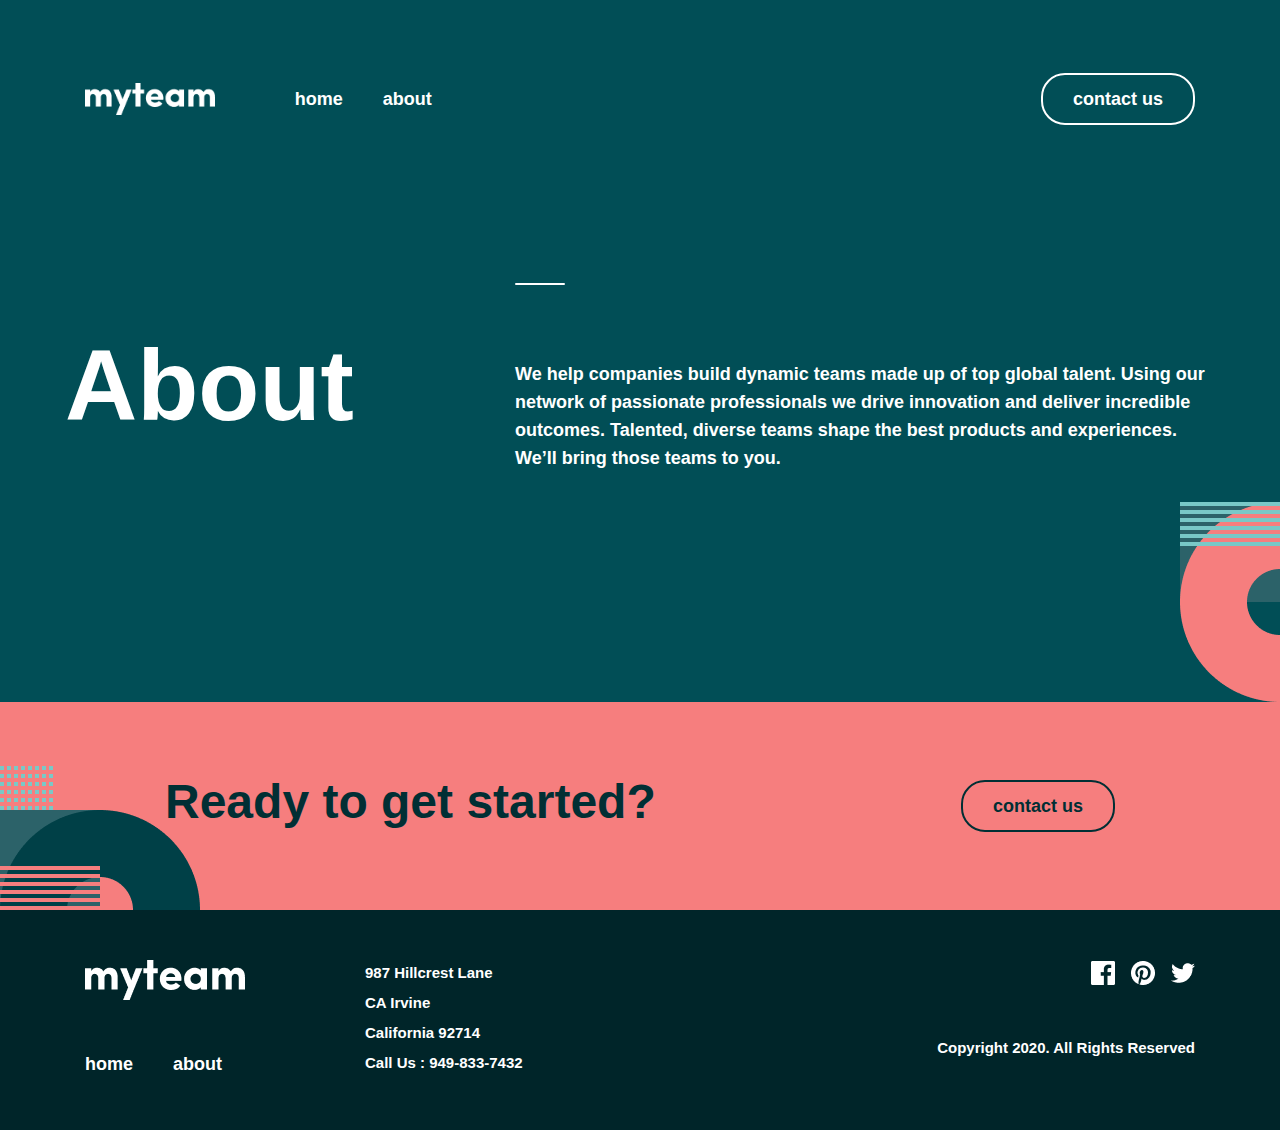
==== about.html @ 71ee75d0 "Form" ====
<!DOCTYPE html>
<html lang="en">

<head>
  <meta charset="UTF-8">
  <meta name="viewport" content="width=device-width, initial-scale=1.0">
  <title></title>
  <link href="https://fonts.googleapis.com/css2?family=Livvic:ital,wght@1,500&display=swap" rel="stylesheet">
  <link rel="stylesheet" href="https://stackpath.bootstrapcdn.com/bootstrap/4.5.2/css/bootstrap.min.css"
    integrity="sha384-JcKb8q3iqJ61gNV9KGb8thSsNjpSL0n8PARn9HuZOnIxN0hoP+VmmDGMN5t9UJ0Z" crossorigin="anonymous">
  <link rel="stylesheet" href="css/main.css">
</head>

<body>

  <header class="siteheader">
    <div class="container siteheader__wrapper">
      <a class="logo" href="index.html">
        <img class="logo__img" src="img/myteam.png" width="160" height="40" alt="logo">
      </a>

      <nav class="sitenav">
        <ul class="sitenav-list">
          <li class="sitenav-list__item hamburger-li">
            <button type="button">
              <img src="img/close.svg" alt="open">
            </button>
          </li>
          <li class="sitenav-list__item">
            <a href="index.html" class="sitenav-list__link">home</a>
          </li>
          <li class="sitenav-list__item">
            <a href="about.html" class="sitenav-list__link">about</a>
          </li>
        </ul>
        <button class="sitenav__btn btn--primary" type="button">contact us</button>
      </nav>
      <button class="hamburger" type="button">
        <img src="img/hamburger.svg" alt="open">
      </button>

    </div>
  </header>

  <section class="section about-hero">
    <div class="section__wrapper hero-wrapper">
      <div class="container section__container hero-container">
        <h1 class="section__heading">About</h1>
        <p class="section__text hero-text">We help companies build dynamic teams made up of top global talent. Using our
          network of passionate professionals we drive innovation and deliver incredible outcomes. Talented, diverse
          teams shape the best products and experiences. We’ll bring those teams to you.</p>
      </div>
    </div>
  </section>

  <section class="directors">
    <div class="container">
      <div .class="directors__heading"></div>
    </div>
  </section>

  <section class="action">
    <div class="container action__container">
      <h2>Ready to get started?</h2>
      <button class="btn--primary btn--secondary" type="button">contact us</button>
    </div>
  </section>


  <footer class="sitefooter">
    <div class="container">
      <div class="footer-responsive">
        <div class="footer__left">
          <a class="logo" href="index.html">
            <img class="logo__img" src="img/myteam.png" width="160" height="40" alt="logo">
          </a>

          <ul class="sitenav-list">
            <li class="sitenav-list__item">
              <a href="index.html" class="sitenav-list__link">home</a>
            </li>
            <li class="sitenav-list__item">
              <a href="about.html" class="sitenav-list__link">about</a>
            </li>
          </ul>
        </div>
        <div class="footer__middle">
          <p>987 Hillcrest Lane</p>
          <p>CA Irvine</p>
          <p>California 92714</p>
          <a href="tel:949-833-7432">Call Us : 949-833-7432</a>
        </div>
      </div>
      <div class="footer__right">
        <ul class="sns">
          <li>
            <a href="#"><img src="img/Path.png" alt="logo-facebook"></a>
          </li>
          <li>
            <a href="#"><img src="img/Path-1.png" alt="logo-facebook"></a>
          </li>
          <li>
            <a href="#"><img src="img/Path-2.png" alt="logo-facebook"></a>
          </li>
        </ul>
        <p>Copyright 2020. All Rights Reserved</p>
      </div>
    </div>
  </footer>

  <!-- <button disabled class="btn--primary" type="button">contact us</button> -->
  <!-- <a disabled class="btn--primary btn--secondary" href="#">contact us</a> -->


  <script>
    var elSiteHeader = document.querySelector('.sitenav');
    var elSiteHeaderToggler = document.querySelector('.hamburger');
    var elSiteHeaderRemover = document.querySelector('.hamburger-li');

    elSiteHeaderToggler.addEventListener('click', function () {
      elSiteHeader.classList.toggle('sitenav-open');

      // elSiteHeaderToggler.classList.toggle('hamburger-open');
    });

    elSiteHeaderRemover.addEventListener('click', function () {
      elSiteHeader.classList.toggle('sitenav-open');

      // elSiteHeaderToggler.classList.toggle('hamburger-open');
    });



  </script>
</body>

</html>
---- css/main.css ----
/*! normalize.css v8.0.1 | MIT License | github.com/necolas/normalize.css */
/* Document
   ========================================================================== */
/**
 * 1. Correct the line height in all browsers.
 * 2. Prevent adjustments of font size after orientation changes in iOS.
 */
html {
  line-height: 1.15;
  /* 1 */
  -webkit-text-size-adjust: 100%;
  /* 2 */
}

/* Sections
   ========================================================================== */
/**
 * Remove the margin in all browsers.
 */
body {
  margin: 0;
}

/**
 * Render the `main` element consistently in IE.
 */
main {
  display: block;
}

/**
 * Correct the font size and margin on `h1` elements within `section` and
 * `article` contexts in Chrome, Firefox, and Safari.
 */
h1 {
  font-size: 2em;
  margin: 0.67em 0;
}

/* Grouping content
   ========================================================================== */
/**
 * 1. Add the correct box sizing in Firefox.
 * 2. Show the overflow in Edge and IE.
 */
hr {
  -webkit-box-sizing: content-box;
          box-sizing: content-box;
  /* 1 */
  height: 0;
  /* 1 */
  overflow: visible;
  /* 2 */
}

/**
 * 1. Correct the inheritance and scaling of font size in all browsers.
 * 2. Correct the odd `em` font sizing in all browsers.
 */
pre {
  font-family: monospace, monospace;
  /* 1 */
  font-size: 1em;
  /* 2 */
}

/* Text-level semantics
   ========================================================================== */
/**
 * Remove the gray background on active links in IE 10.
 */
a {
  background-color: transparent;
}

/**
 * 1. Remove the bottom border in Chrome 57-
 * 2. Add the correct text decoration in Chrome, Edge, IE, Opera, and Safari.
 */
abbr[title] {
  border-bottom: none;
  /* 1 */
  text-decoration: underline;
  /* 2 */
  -webkit-text-decoration: underline dotted;
          text-decoration: underline dotted;
  /* 2 */
}

/**
 * Add the correct font weight in Chrome, Edge, and Safari.
 */
b,
strong {
  font-weight: bolder;
}

/**
 * 1. Correct the inheritance and scaling of font size in all browsers.
 * 2. Correct the odd `em` font sizing in all browsers.
 */
code,
kbd,
samp {
  font-family: monospace, monospace;
  /* 1 */
  font-size: 1em;
  /* 2 */
}

/**
 * Add the correct font size in all browsers.
 */
small {
  font-size: 80%;
}

/**
 * Prevent `sub` and `sup` elements from affecting the line height in
 * all browsers.
 */
sub,
sup {
  font-size: 75%;
  line-height: 0;
  position: relative;
  vertical-align: baseline;
}

sub {
  bottom: -0.25em;
}

sup {
  top: -0.5em;
}

/* Embedded content
   ========================================================================== */
/**
 * Remove the border on images inside links in IE 10.
 */
img {
  border-style: none;
}

/* Forms
   ========================================================================== */
/**
 * 1. Change the font styles in all browsers.
 * 2. Remove the margin in Firefox and Safari.
 */
button,
input,
optgroup,
select,
textarea {
  font-family: inherit;
  /* 1 */
  font-size: 100%;
  /* 1 */
  line-height: 1.15;
  /* 1 */
  margin: 0;
  /* 2 */
}

/**
 * Show the overflow in IE.
 * 1. Show the overflow in Edge.
 */
button,
input {
  /* 1 */
  overflow: visible;
}

/**
 * Remove the inheritance of text transform in Edge, Firefox, and IE.
 * 1. Remove the inheritance of text transform in Firefox.
 */
button,
select {
  /* 1 */
  text-transform: none;
}

/**
 * Correct the inability to style clickable types in iOS and Safari.
 */
button,
[type="button"],
[type="reset"],
[type="submit"] {
  -webkit-appearance: button;
}

/**
 * Remove the inner border and padding in Firefox.
 */
button::-moz-focus-inner,
[type="button"]::-moz-focus-inner,
[type="reset"]::-moz-focus-inner,
[type="submit"]::-moz-focus-inner {
  border-style: none;
  padding: 0;
}

/**
 * Restore the focus styles unset by the previous rule.
 */
button:-moz-focusring,
[type="button"]:-moz-focusring,
[type="reset"]:-moz-focusring,
[type="submit"]:-moz-focusring {
  outline: 1px dotted ButtonText;
}

/**
 * Correct the padding in Firefox.
 */
fieldset {
  padding: 0.35em 0.75em 0.625em;
}

/**
 * 1. Correct the text wrapping in Edge and IE.
 * 2. Correct the color inheritance from `fieldset` elements in IE.
 * 3. Remove the padding so developers are not caught out when they zero out
 *    `fieldset` elements in all browsers.
 */
legend {
  -webkit-box-sizing: border-box;
          box-sizing: border-box;
  /* 1 */
  color: inherit;
  /* 2 */
  display: table;
  /* 1 */
  max-width: 100%;
  /* 1 */
  padding: 0;
  /* 3 */
  white-space: normal;
  /* 1 */
}

/**
 * Add the correct vertical alignment in Chrome, Firefox, and Opera.
 */
progress {
  vertical-align: baseline;
}

/**
 * Remove the default vertical scrollbar in IE 10+.
 */
textarea {
  overflow: auto;
}

/**
 * 1. Add the correct box sizing in IE 10.
 * 2. Remove the padding in IE 10.
 */
[type="checkbox"],
[type="radio"] {
  -webkit-box-sizing: border-box;
          box-sizing: border-box;
  /* 1 */
  padding: 0;
  /* 2 */
}

/**
 * Correct the cursor style of increment and decrement buttons in Chrome.
 */
[type="number"]::-webkit-inner-spin-button,
[type="number"]::-webkit-outer-spin-button {
  height: auto;
}

/**
 * 1. Correct the odd appearance in Chrome and Safari.
 * 2. Correct the outline style in Safari.
 */
[type="search"] {
  -webkit-appearance: textfield;
  /* 1 */
  outline-offset: -2px;
  /* 2 */
}

/**
 * Remove the inner padding in Chrome and Safari on macOS.
 */
[type="search"]::-webkit-search-decoration {
  -webkit-appearance: none;
}

/**
 * 1. Correct the inability to style clickable types in iOS and Safari.
 * 2. Change font properties to `inherit` in Safari.
 */
::-webkit-file-upload-button {
  -webkit-appearance: button;
  /* 1 */
  font: inherit;
  /* 2 */
}

/* Interactive
   ========================================================================== */
/*
 * Add the correct display in Edge, IE 10+, and Firefox.
 */
details {
  display: block;
}

/*
 * Add the correct display in all browsers.
 */
summary {
  display: list-item;
}

/* Misc
   ========================================================================== */
/**
 * Add the correct display in IE 10+.
 */
template {
  display: none;
}

/**
 * Add the correct display in IE 10.
 */
[hidden] {
  display: none;
}

@font-face {
  font-family: "Public Sans";
  font-display: swap;
  font-style: normal;
  font-weight: 100;
  src: url("../fonts/public-sans-v4-latin-100.woff2") format("woff2"), url("../fonts/public-sans-v4-latin-100.woff") format("woff");
}

@font-face {
  font-family: "Public Sans";
  font-display: swap;
  font-style: normal;
  font-weight: 400;
  src: url("../fonts/public-sans-v4-latin-regular.woff2") format("woff2"), url("../fonts/public-sans-v4-latin-regular.woff") format("woff");
}

@font-face {
  font-family: "Public Sans";
  font-display: swap;
  font-style: normal;
  font-weight: 500;
  src: url("../fonts/public-sans-v4-latin-500.woff2") format("woff2"), url("../fonts/public-sans-v4-latin-500.woff") format("woff");
}

@font-face {
  font-family: "Public Sans";
  font-display: swap;
  font-style: normal;
  font-weight: 700;
  src: url("../fonts/public-sans-v4-latin-700.woff2") format("woff2"), url("../fonts/public-sans-v4-latin-700.woff") format("woff");
}

@font-face {
  font-family: "Public Sans";
  font-display: swap;
  font-style: italic;
  font-weight: 400;
  src: url("../fonts/public-sans-v4-latin-italic.woff2") format("woff2"), url("../fonts/public-sans-v4-latin-italic.woff") format("woff");
}

@font-face {
  font-family: "Public Sans";
  font-display: swap;
  font-style: italic;
  font-weight: 700;
  src: url("../fonts/public-sans-v4-latin-700italic.woff2") format("woff2"), url("../fonts/public-sans-v4-latin-700italic.woff") format("woff");
}

html {
  -webkit-box-sizing: border-box;
          box-sizing: border-box;
  height: 100%;
  scroll-behavior: smooth;
}

*, *::before, *::after {
  -webkit-box-sizing: inherit;
          box-sizing: inherit;
}

body {
  display: -webkit-box;
  display: -ms-flexbox;
  display: flex;
  -webkit-box-orient: vertical;
  -webkit-box-direction: normal;
      -ms-flex-direction: column;
          flex-direction: column;
  height: 100%;
  padding: 0;
  margin: 0;
  font-family: "Arial", sans-serif;
  background-color: #014E56;
  font-size: 16px;
  line-height: 1.5;
}

img {
  max-width: 100%;
  height: auto;
}

.visually-hidden {
  position: absolute;
  width: 1px;
  height: 1px;
  margin: -1px;
  border: 0;
  padding: 0;
  clip: rect(0 0 0 0);
  overflow: hidden;
}

.container {
  max-width: 1150px;
  padding-left: 20px;
  padding-right: 20px;
  margin-left: auto;
  margin-right: auto;
}

.btn--primary {
  border: 2px solid #fff;
  display: inline-block;
  vertical-align: baseline;
  color: #fff;
  background-color: transparent;
  font-weight: 600;
  font-size: 18px;
  line-height: 28px;
  padding: 10px 30px;
  max-width: 155px;
  border-radius: 24px;
  text-decoration: none;
  cursor: pointer;
  text-align: center;
  -webkit-transition: all 0.3s ease;
  transition: all 0.3s ease;
  white-space: nowrap;
}

.btn--primary:hover {
  background-color: #fff;
  color: #014E56;
  border-color: #014E56;
}

.btn--primary[disabled] {
  color: rgba(255, 255, 255, 0.4);
  border-color: rgba(255, 255, 255, 0.4);
}

.btn--secondary {
  color: #014E56;
  background-color: #fff;
}

.btn--secondary:hover {
  background-color: #014E56;
}

.btn--secondary[disabled] {
  color: #014E56;
  background-color: rgba(255, 255, 255, 0.4);
}

.siteheader {
  margin: 73px 0;
}

.siteheader__wrapper {
  display: -webkit-box;
  display: -ms-flexbox;
  display: flex;
  -webkit-box-align: center;
      -ms-flex-align: center;
          align-items: center;
}

.logo {
  display: block;
  text-decoration: none;
  margin-right: 80px;
}

.logo__img {
  display: block;
}

.sitenav {
  display: -webkit-box;
  display: -ms-flexbox;
  display: flex;
  -webkit-box-align: center;
      -ms-flex-align: center;
          align-items: center;
  -ms-flex-negative: 1;
      flex-shrink: 1;
  width: 100%;
}

.hamburger {
  display: block;
  border: none;
  background: none;
  margin-left: auto;
  padding: 10px;
  margin-bottom: 10px;
  display: none;
}

.hamburger img {
  display: block;
}

.sitenav-list {
  -ms-flex-negative: 1;
      flex-shrink: 1;
  width: 100%;
  padding: 0;
  margin: 0;
  list-style-type: none;
  display: -webkit-box;
  display: -ms-flexbox;
  display: flex;
}

.sitenav-list__item {
  margin-right: 40px;
}

.sitenav-list__link {
  display: block;
  text-decoration: none;
  font-weight: 600;
  font-size: 18px;
  line-height: 28px;
  color: #FFFFFF;
}

.hamburger-li {
  background: none;
  border: none;
  display: none;
}

@media only screen and (max-width: 555px) {
  .sitenav {
    display: none;
  }
  .sitenav-open .sitenav-list {
    padding: 50px 0 50px 50px;
    background-image: url("../img/mobile-header.png");
    background-repeat: no-repeat;
    background-position: bottom right;
    background-attachment: fixed;
    height: 100%;
    max-width: 70%;
    background-color: #2C6269;
    margin-left: auto;
  }
  .hamburger-li {
    display: block;
    max-width: 40px;
    margin-left: auto;
  }
  .hamburger-li button {
    border: none;
    background: none;
    margin-right: -10px;
  }
  .sitenav-open .sitenav-list__item {
    margin-bottom: 20px;
  }
  .sitenav-open .btn--primary {
    position: absolute;
    top: 45%;
    left: 40%;
  }
  .hamburger {
    display: block;
  }
  .sitenav-open {
    display: block;
    position: fixed;
    width: 100%;
    height: 100%;
    -webkit-box-orient: vertical;
    -webkit-box-direction: normal;
        -ms-flex-direction: column;
            flex-direction: column;
    background-color: rgba(0, 0, 0, 0.5);
    top: 0;
    left: 0;
    z-index: 50;
  }
  .sitenav-open .sitenav-list {
    -webkit-box-orient: vertical;
    -webkit-box-direction: normal;
        -ms-flex-direction: column;
            flex-direction: column;
  }
}

.section__wrapper {
  max-width: 1500px;
  margin-right: auto;
  margin-left: auto;
  background-repeat: no-repeat;
}

.hero-wrapper {
  background-image: url("../img/dark-circle.png"), url("../img/couple-circles.png");
  background-position: -1.5% 35%, right 18% top 100%;
}

.section__container {
  display: -webkit-box;
  display: -ms-flexbox;
  display: flex;
}

.hero-container {
  padding: 70px 0 200px 0;
  -webkit-box-align: center;
      -ms-flex-align: center;
          align-items: center;
}

.section__heading {
  max-width: 620px;
  font-size: 100px;
  line-height: 100px;
  font-weight: 700;
  color: #FFFFFF;
}

.section__heading span {
  color: #F67E7E;
}

.section__text {
  font-weight: 600;
  font-size: 18px;
  line-height: 28px;
  color: #FFFFFF;
  max-width: 445px;
}

.hero-text::before {
  content: "";
  display: block;
  width: 50px;
  height: 2px;
  background-color: #fff;
  border-radius: 5px;
  margin-bottom: 75px;
}

.about-hero .section__text {
  margin-left: auto;
  max-width: 700px;
}

.about-hero .section__wrapper {
  background-image: url("../img/mobile-header.png");
  background-repeat: no-repeat;
  background-position: right bottom;
}

.about-hero .hero-container {
  display: -webkit-box;
  display: -ms-flexbox;
  display: flex;
  -webkit-box-flex: 1;
      -ms-flex-positive: 1;
          flex-grow: 1;
}

@media only screen and (max-width: 1336px) {
  .section__wrapper {
    background: none;
    padding: 0 40px;
    margin-left: auto;
    margin-right: auto;
  }
}

@media only screen and (max-width: 1078px) {
  .section__heading {
    font-size: 80px;
    margin-right: 20px;
  }
}

@media only screen and (max-width: 1034px) {
  .section__heading {
    font-size: 60px;
  }
}

@media only screen and (max-width: 845px) {
  .section-heading {
    line-height: 60px;
  }
}

@media only screen and (max-width: 777px) {
  .siteheader {
    margin: 50px 0;
  }
  .section {
    background-image: url("../img/couple-circles.png");
    background-repeat: no-repeat;
    background-position: bottom center;
  }
  .section__container {
    -webkit-box-orient: vertical;
    -webkit-box-direction: normal;
        -ms-flex-direction: column;
            flex-direction: column;
    text-align: center;
  }
  .section__heading {
    line-height: 50px;
    max-width: 300px;
    margin-bottom: 0;
  }
  .section__text {
    max-width: 510px;
    font-size: 15px;
    line-height: 28px;
  }
  .section__text::before {
    display: none;
  }
}

@media only screen and (max-width: 555px) {
  .logo {
    margin-right: 40px;
  }
}

.feautures {
  background-color: #012F34;
  padding: 140px 0;
}

.feautures-heading {
  font-size: 48px;
  line-height: 48px;
  max-width: 445px;
}

.feautures-heading::before {
  content: "";
  display: block;
  width: 50px;
  height: 2px;
  background-color: #F67E7E;
  border-radius: 5px;
  margin-bottom: 75px;
}

.section__subheading {
  font-size: 18px;
  line-height: 28px;
  font-weight: 700;
  color: #F67E7E;
}

.section__list {
  list-style-type: none;
  padding: none;
  margin: none;
  margin-top: 90px;
}

.section__item {
  margin-bottom: 32px;
  display: -webkit-box;
  display: -ms-flexbox;
  display: flex;
}

.section__item::before {
  content: "";
  display: inline-block;
  width: 72px;
  height: 72px;
  margin-top: 10px;
  margin-right: 20px;
}

.section__item:nth-child(1)::before {
  background-image: url("../img/experience.png");
}

.section__item:nth-child(2)::before {
  background-image: url("../img/tool.png");
}

.section__item:nth-child(3)::before {
  background-image: url("../img/productivity.png");
}

.feautures-container {
  -webkit-box-pack: justify;
      -ms-flex-pack: justify;
          justify-content: space-between;
}

.feauture--bg {
  background-image: url("../img/second.png");
  background-position: right bottom;
  background-repeat: no-repeat;
}

@media only screen and (max-width: 1135px) {
  .feautures-container {
    -webkit-box-orient: vertical;
    -webkit-box-direction: normal;
        -ms-flex-direction: column;
            flex-direction: column;
  }
  .feautures-heading {
    max-width: 80%;
    text-align: left;
  }
  .section__item {
    max-width: 100%;
  }
  .item-wrapper {
    width: 100%;
    text-align: left;
  }
  .feautures-container .section__text {
    max-width: 70%;
  }
  .feautures-container .section__list {
    margin-left: 0;
    padding-left: 0;
  }
  .feautures-container .section__item::before {
    background-size: contain;
    background-repeat: no-repeat;
  }
}

@media only screen and (max-width: 780px) {
  .feautures-heading {
    max-width: 80%;
    text-align: left;
    font-size: 40px;
  }
  .feauture--bg {
    background-position: right top;
    background-repeat: no-repeat;
  }
}

@media only screen and (max-width: 780px) {
  .feautures-container .section__text {
    max-width: 100%;
  }
  .feautures-container .section__item {
    -webkit-box-orient: vertical;
    -webkit-box-direction: normal;
        -ms-flex-direction: column;
            flex-direction: column;
  }
  .feautures-container .section__item::before {
    margin-left: auto;
    margin-right: auto;
  }
  .item-wrapper {
    text-align: center;
  }
}

.comments {
  background-color: #004047;
  background-image: url("../img/comment1.png"), url("../img/comment2.png");
  background-repeat: no-repeat;
  background-position: left top, right bottom;
}

.comments-heading {
  font-size: 48px;
  line-height: 48px;
  text-align: center;
  max-width: 950px;
  margin-left: auto;
  margin-right: auto;
}

.comments-heading span {
  color: #79C8C7;
}

.comments-list {
  display: -webkit-box;
  display: -ms-flexbox;
  display: flex;
}

.comments-item {
  display: block;
  max-width: 350px;
}

.comments-item:not(:last-child) {
  margin-right: 20px;
}

.comments-list .section__item::before {
  width: 67px;
  height: 56px;
  background-image: url("../img/quote.png");
  margin-left: 40%;
  margin-bottom: -30px;
}

.comments-list .section__item::after {
  width: 62px;
  height: 62px;
  content: "";
  display: block;
  margin-left: auto;
  margin-right: auto;
  background-repeat: no-repeat;
  background-size: contain;
  margin-top: 30px;
}

.comments-list .section__item:nth-child(1)::after {
  background-image: url("../img/kedy.png");
}

.comments-list .section__item:nth-child(2)::after {
  background-image: url("../img/ayesha.png");
}

.comments-list .section__item:nth-child(3)::after {
  background-image: url("../img/arthur.png");
}

.comments-list blockquote {
  margin: 0;
  padding: 0;
  text-align: center;
  max-width: 350px;
}

.comments .section__subheading {
  color: #79C8C7;
  text-align: center;
  margin-bottom: 0px;
}

.status {
  text-align: center;
  font-style: italic;
  font-weight: 500;
  font-size: 13px;
  line-height: 18px;
  color: #FFFFFF;
  font-family: 'Livvic', sans-serif;
  margin-top: 0;
}

@media only screen and (max-width: 1000px) {
  .comments-list {
    -webkit-box-orient: vertical;
    -webkit-box-direction: normal;
        -ms-flex-direction: column;
            flex-direction: column;
    padding: 0;
    margin: 0;
    list-style-type: none;
  }
  .comments-heading {
    font-size: 40px;
    line-height: 40px;
    margin-bottom: 20px;
  }
  .comments-item {
    max-width: 100%;
  }
  .comments-item .item-wrapper {
    max-width: 100%;
  }
  .comments-item blockquote {
    max-width: 100%;
  }
}

@media only screen and (max-width: 700px) {
  .comments-heading {
    font-size: 32px;
    line-height: 32px;
  }
}

.action {
  padding: 76px 0;
  background-color: #F67E7E;
  background-image: url("../img/action-bg.png");
  background-repeat: no-repeat;
  background-position: left bottom;
}

.action__container {
  padding: 0 100px;
  display: -webkit-box;
  display: -ms-flexbox;
  display: flex;
  -webkit-box-align: center;
      -ms-flex-align: center;
          align-items: center;
  -webkit-box-pack: justify;
      -ms-flex-pack: justify;
          justify-content: space-between;
}

.action h2 {
  font-size: 48px;
  line-height: 48px;
  font-weight: 700;
  color: #012F34;
}

.action button {
  border: 2px solid #012F34;
  background-color: transparent;
  color: #012F34;
}

.action button:hover {
  color: #F67E7E;
}

@media only screen and (max-width: 950px) {
  .action h2 {
    font-size: 40px;
    line-height: 40px;
  }
}

@media only screen and (max-width: 800px) {
  .action h2 {
    font-size: 32px;
    line-height: 32px;
  }
}

@media only screen and (max-width: 580px) {
  .action__container {
    -webkit-box-orient: vertical;
    -webkit-box-direction: normal;
        -ms-flex-direction: column;
            flex-direction: column;
  }
  .action h2 {
    font-size: 28px;
    white-space: nowrap;
  }
}

@media only screen and (max-width: 400px) {
  .action h2 {
    font-size: 24px;
  }
}

.sitefooter {
  padding: 50px 0;
  background-color: #002529;
}

.sitefooter .container {
  display: -webkit-box;
  display: -ms-flexbox;
  display: flex;
  -webkit-box-align: start;
      -ms-flex-align: start;
          align-items: start;
}

.footer__left .logo {
  margin-bottom: 50px;
}

.footer__middle {
  margin-left: 40px;
}

.footer-responsive {
  display: -webkit-box;
  display: -ms-flexbox;
  display: flex;
}

.footer__middle p, .footer__middle a {
  padding: 0;
  margin: 0;
  margin-bottom: 5px;
  font-weight: 600;
  font-size: 15px;
  line-height: 25px;
  color: #FFFFFF;
  text-decoration: none;
  display: block;
}

.footer__right {
  display: -webkit-box;
  display: -ms-flexbox;
  display: flex;
  -webkit-box-orient: vertical;
  -webkit-box-direction: normal;
      -ms-flex-direction: column;
          flex-direction: column;
  margin-left: auto;
}

.sns {
  display: -webkit-box;
  display: -ms-flexbox;
  display: flex;
  padding: 0;
  margin: 0;
  list-style-type: none;
  margin-left: auto;
  margin-bottom: 50px;
}

.sns li:not(:first-child) {
  margin-left: 16px;
}

.footer__right p {
  font-weight: 600;
  font-size: 15px;
  line-height: 25px;
  text-align: right;
  color: #FFFFFF;
}

@media only screen and (max-width: 770px) {
  .sitefooter .container {
    -webkit-box-orient: vertical;
    -webkit-box-direction: normal;
        -ms-flex-direction: column;
            flex-direction: column;
  }
  .footer-responsive {
    -webkit-box-flex: 1;
        -ms-flex-positive: 1;
            flex-grow: 1;
    width: 100%;
    -webkit-box-pack: justify;
        -ms-flex-pack: justify;
            justify-content: space-between;
  }
  .footer__right {
    display: -webkit-box;
    display: -ms-flexbox;
    display: flex;
    -webkit-box-flex: 1;
        -ms-flex-positive: 1;
            flex-grow: 1;
    width: 100%;
    -webkit-box-orient: horizontal;
    -webkit-box-direction: normal;
        -ms-flex-direction: row;
            flex-direction: row;
    margin-left: 0;
    -webkit-box-align: center;
        -ms-flex-align: center;
            align-items: center;
    -webkit-box-pack: justify;
        -ms-flex-pack: justify;
            justify-content: space-between;
    margin-top: 30px;
  }
  .sns {
    margin: 0;
  }
}

@media only screen and (max-width: 510px) {
  .sitefooter .container {
    -webkit-box-orient: vertical;
    -webkit-box-direction: normal;
        -ms-flex-direction: column;
            flex-direction: column;
  }
  .footer-responsive {
    -webkit-box-orient: vertical;
    -webkit-box-direction: normal;
        -ms-flex-direction: column;
            flex-direction: column;
  }
  .footer__left {
    text-align: center;
    margin-left: auto;
    margin-right: auto;
  }
  .footer__middle {
    margin-left: auto;
    margin-right: auto;
    text-align: center;
    margin-top: 30px;
  }
  .sitenav-list li:last-child {
    margin-right: 0;
    margin-left: 15px;
  }
  .logo {
    margin-right: 0;
  }
  .footer__right {
    -webkit-box-orient: vertical;
    -webkit-box-direction: normal;
        -ms-flex-direction: column;
            flex-direction: column;
  }
}

.form-section {
  padding: 0px 0 110px 0;
}

.form-section .container {
  display: -webkit-box;
  display: -ms-flexbox;
  display: flex;
  -webkit-box-align: center;
      -ms-flex-align: center;
          align-items: center;
  -webkit-box-pack: justify;
      -ms-flex-pack: justify;
          justify-content: space-between;
}

.form-section__right {
  width: 540px;
}

.contacts-form input:not(:last-child), textarea {
  display: block;
  width: 100%;
  background-color: transparent;
  border: none;
  border-bottom: 2px solid #fff;
  padding: 20px;
  cursor: pointer;
  color: #fff;
  font-weight: 600;
  margin: 15px 0;
  outline: none;
}

.contacts-form input:not(:last-child):invalid:not(:placeholder-shown) {
  border-bottom-color: red;
  color: red;
}

.input-validation-error {
  color: black;
}

.contacts-form input:not(:last-child):valid, textarea:valid {
  border-bottom-color: turquoise;
}

.contacts-form input::-webkit-input-placeholder, textarea::-webkit-input-placeholder {
  color: #fff;
  opacity: 0.7;
  font-weight: 600;
}

.contacts-form input:-ms-input-placeholder, textarea:-ms-input-placeholder {
  color: #fff;
  opacity: 0.7;
  font-weight: 600;
}

.contacts-form input::-ms-input-placeholder, textarea::-ms-input-placeholder {
  color: #fff;
  opacity: 0.7;
  font-weight: 600;
}

.contacts-form input::placeholder, textarea::placeholder {
  color: #fff;
  opacity: 0.7;
  font-weight: 600;
}

.contacts-form input placeholder:hover {
  border-bottom-color: 1px solid #79C8C7;
}

.contacts-form .btn--primary {
  background-color: blanchedalmond;
  margin-top: 20px;
}
/*# sourceMappingURL=main.css.map */
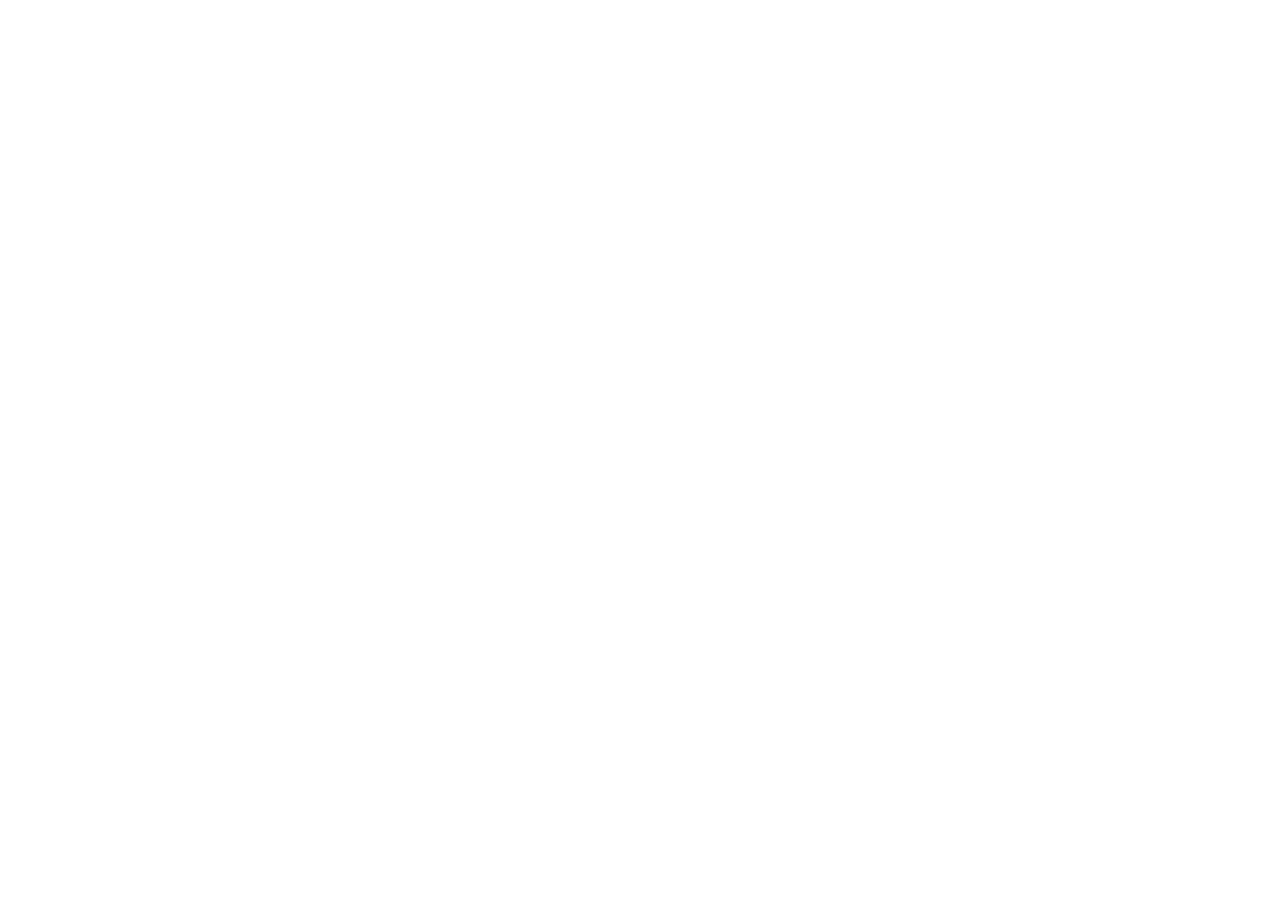
==== commit 2ea7ceb5: "Initialize repository" ====
--- a/about.html
+++ b/about.html
@@ -4,134 +4,12 @@
 <head>
   <meta charset="UTF-8">
   <meta name="viewport" content="width=device-width, initial-scale=1.0">
-  <title></title>
-  <link href="https://fonts.googleapis.com/css2?family=Livvic:ital,wght@1,500&display=swap" rel="stylesheet">
-  <link rel="stylesheet" href="https://stackpath.bootstrapcdn.com/bootstrap/4.5.2/css/bootstrap.min.css"
-    integrity="sha384-JcKb8q3iqJ61gNV9KGb8thSsNjpSL0n8PARn9HuZOnIxN0hoP+VmmDGMN5t9UJ0Z" crossorigin="anonymous">
+  <title>About</title>
   <link rel="stylesheet" href="css/main.css">
 </head>
 
 <body>
 
-  <header class="siteheader">
-    <div class="container siteheader__wrapper">
-      <a class="logo" href="index.html">
-        <img class="logo__img" src="img/myteam.png" width="160" height="40" alt="logo">
-      </a>
-
-      <nav class="sitenav">
-        <ul class="sitenav-list">
-          <li class="sitenav-list__item hamburger-li">
-            <button type="button">
-              <img src="img/close.svg" alt="open">
-            </button>
-          </li>
-          <li class="sitenav-list__item">
-            <a href="index.html" class="sitenav-list__link">home</a>
-          </li>
-          <li class="sitenav-list__item">
-            <a href="about.html" class="sitenav-list__link">about</a>
-          </li>
-        </ul>
-        <button class="sitenav__btn btn--primary" type="button">contact us</button>
-      </nav>
-      <button class="hamburger" type="button">
-        <img src="img/hamburger.svg" alt="open">
-      </button>
-
-    </div>
-  </header>
-
-  <section class="section about-hero">
-    <div class="section__wrapper hero-wrapper">
-      <div class="container section__container hero-container">
-        <h1 class="section__heading">About</h1>
-        <p class="section__text hero-text">We help companies build dynamic teams made up of top global talent. Using our
-          network of passionate professionals we drive innovation and deliver incredible outcomes. Talented, diverse
-          teams shape the best products and experiences. We’ll bring those teams to you.</p>
-      </div>
-    </div>
-  </section>
-
-  <section class="directors">
-    <div class="container">
-      <div .class="directors__heading"></div>
-    </div>
-  </section>
-
-  <section class="action">
-    <div class="container action__container">
-      <h2>Ready to get started?</h2>
-      <button class="btn--primary btn--secondary" type="button">contact us</button>
-    </div>
-  </section>
-
-
-  <footer class="sitefooter">
-    <div class="container">
-      <div class="footer-responsive">
-        <div class="footer__left">
-          <a class="logo" href="index.html">
-            <img class="logo__img" src="img/myteam.png" width="160" height="40" alt="logo">
-          </a>
-
-          <ul class="sitenav-list">
-            <li class="sitenav-list__item">
-              <a href="index.html" class="sitenav-list__link">home</a>
-            </li>
-            <li class="sitenav-list__item">
-              <a href="about.html" class="sitenav-list__link">about</a>
-            </li>
-          </ul>
-        </div>
-        <div class="footer__middle">
-          <p>987 Hillcrest Lane</p>
-          <p>CA Irvine</p>
-          <p>California 92714</p>
-          <a href="tel:949-833-7432">Call Us : 949-833-7432</a>
-        </div>
-      </div>
-      <div class="footer__right">
-        <ul class="sns">
-          <li>
-            <a href="#"><img src="img/Path.png" alt="logo-facebook"></a>
-          </li>
-          <li>
-            <a href="#"><img src="img/Path-1.png" alt="logo-facebook"></a>
-          </li>
-          <li>
-            <a href="#"><img src="img/Path-2.png" alt="logo-facebook"></a>
-          </li>
-        </ul>
-        <p>Copyright 2020. All Rights Reserved</p>
-      </div>
-    </div>
-  </footer>
-
-  <!-- <button disabled class="btn--primary" type="button">contact us</button> -->
-  <!-- <a disabled class="btn--primary btn--secondary" href="#">contact us</a> -->
-
-
-  <script>
-    var elSiteHeader = document.querySelector('.sitenav');
-    var elSiteHeaderToggler = document.querySelector('.hamburger');
-    var elSiteHeaderRemover = document.querySelector('.hamburger-li');
-
-    elSiteHeaderToggler.addEventListener('click', function () {
-      elSiteHeader.classList.toggle('sitenav-open');
-
-      // elSiteHeaderToggler.classList.toggle('hamburger-open');
-    });
-
-    elSiteHeaderRemover.addEventListener('click', function () {
-      elSiteHeader.classList.toggle('sitenav-open');
-
-      // elSiteHeaderToggler.classList.toggle('hamburger-open');
-    });
-
-
-
-  </script>
 </body>
 
 </html>--- a/css/main.css
+++ b/css/main.css
@@ -412,8 +412,7 @@
   height: 100%;
   padding: 0;
   margin: 0;
-  font-family: "Arial", sans-serif;
-  background-color: #014E56;
+  font-family: "Public Sans", "Arial", sans-serif;
   font-size: 16px;
   line-height: 1.5;
 }
@@ -461,874 +460,4 @@
   transition: all 0.3s ease;
   white-space: nowrap;
 }
-
-.btn--primary:hover {
-  background-color: #fff;
-  color: #014E56;
-  border-color: #014E56;
-}
-
-.btn--primary[disabled] {
-  color: rgba(255, 255, 255, 0.4);
-  border-color: rgba(255, 255, 255, 0.4);
-}
-
-.btn--secondary {
-  color: #014E56;
-  background-color: #fff;
-}
-
-.btn--secondary:hover {
-  background-color: #014E56;
-}
-
-.btn--secondary[disabled] {
-  color: #014E56;
-  background-color: rgba(255, 255, 255, 0.4);
-}
-
-.siteheader {
-  margin: 73px 0;
-}
-
-.siteheader__wrapper {
-  display: -webkit-box;
-  display: -ms-flexbox;
-  display: flex;
-  -webkit-box-align: center;
-      -ms-flex-align: center;
-          align-items: center;
-}
-
-.logo {
-  display: block;
-  text-decoration: none;
-  margin-right: 80px;
-}
-
-.logo__img {
-  display: block;
-}
-
-.sitenav {
-  display: -webkit-box;
-  display: -ms-flexbox;
-  display: flex;
-  -webkit-box-align: center;
-      -ms-flex-align: center;
-          align-items: center;
-  -ms-flex-negative: 1;
-      flex-shrink: 1;
-  width: 100%;
-}
-
-.hamburger {
-  display: block;
-  border: none;
-  background: none;
-  margin-left: auto;
-  padding: 10px;
-  margin-bottom: 10px;
-  display: none;
-}
-
-.hamburger img {
-  display: block;
-}
-
-.sitenav-list {
-  -ms-flex-negative: 1;
-      flex-shrink: 1;
-  width: 100%;
-  padding: 0;
-  margin: 0;
-  list-style-type: none;
-  display: -webkit-box;
-  display: -ms-flexbox;
-  display: flex;
-}
-
-.sitenav-list__item {
-  margin-right: 40px;
-}
-
-.sitenav-list__link {
-  display: block;
-  text-decoration: none;
-  font-weight: 600;
-  font-size: 18px;
-  line-height: 28px;
-  color: #FFFFFF;
-}
-
-.hamburger-li {
-  background: none;
-  border: none;
-  display: none;
-}
-
-@media only screen and (max-width: 555px) {
-  .sitenav {
-    display: none;
-  }
-  .sitenav-open .sitenav-list {
-    padding: 50px 0 50px 50px;
-    background-image: url("../img/mobile-header.png");
-    background-repeat: no-repeat;
-    background-position: bottom right;
-    background-attachment: fixed;
-    height: 100%;
-    max-width: 70%;
-    background-color: #2C6269;
-    margin-left: auto;
-  }
-  .hamburger-li {
-    display: block;
-    max-width: 40px;
-    margin-left: auto;
-  }
-  .hamburger-li button {
-    border: none;
-    background: none;
-    margin-right: -10px;
-  }
-  .sitenav-open .sitenav-list__item {
-    margin-bottom: 20px;
-  }
-  .sitenav-open .btn--primary {
-    position: absolute;
-    top: 45%;
-    left: 40%;
-  }
-  .hamburger {
-    display: block;
-  }
-  .sitenav-open {
-    display: block;
-    position: fixed;
-    width: 100%;
-    height: 100%;
-    -webkit-box-orient: vertical;
-    -webkit-box-direction: normal;
-        -ms-flex-direction: column;
-            flex-direction: column;
-    background-color: rgba(0, 0, 0, 0.5);
-    top: 0;
-    left: 0;
-    z-index: 50;
-  }
-  .sitenav-open .sitenav-list {
-    -webkit-box-orient: vertical;
-    -webkit-box-direction: normal;
-        -ms-flex-direction: column;
-            flex-direction: column;
-  }
-}
-
-.section__wrapper {
-  max-width: 1500px;
-  margin-right: auto;
-  margin-left: auto;
-  background-repeat: no-repeat;
-}
-
-.hero-wrapper {
-  background-image: url("../img/dark-circle.png"), url("../img/couple-circles.png");
-  background-position: -1.5% 35%, right 18% top 100%;
-}
-
-.section__container {
-  display: -webkit-box;
-  display: -ms-flexbox;
-  display: flex;
-}
-
-.hero-container {
-  padding: 70px 0 200px 0;
-  -webkit-box-align: center;
-      -ms-flex-align: center;
-          align-items: center;
-}
-
-.section__heading {
-  max-width: 620px;
-  font-size: 100px;
-  line-height: 100px;
-  font-weight: 700;
-  color: #FFFFFF;
-}
-
-.section__heading span {
-  color: #F67E7E;
-}
-
-.section__text {
-  font-weight: 600;
-  font-size: 18px;
-  line-height: 28px;
-  color: #FFFFFF;
-  max-width: 445px;
-}
-
-.hero-text::before {
-  content: "";
-  display: block;
-  width: 50px;
-  height: 2px;
-  background-color: #fff;
-  border-radius: 5px;
-  margin-bottom: 75px;
-}
-
-.about-hero .section__text {
-  margin-left: auto;
-  max-width: 700px;
-}
-
-.about-hero .section__wrapper {
-  background-image: url("../img/mobile-header.png");
-  background-repeat: no-repeat;
-  background-position: right bottom;
-}
-
-.about-hero .hero-container {
-  display: -webkit-box;
-  display: -ms-flexbox;
-  display: flex;
-  -webkit-box-flex: 1;
-      -ms-flex-positive: 1;
-          flex-grow: 1;
-}
-
-@media only screen and (max-width: 1336px) {
-  .section__wrapper {
-    background: none;
-    padding: 0 40px;
-    margin-left: auto;
-    margin-right: auto;
-  }
-}
-
-@media only screen and (max-width: 1078px) {
-  .section__heading {
-    font-size: 80px;
-    margin-right: 20px;
-  }
-}
-
-@media only screen and (max-width: 1034px) {
-  .section__heading {
-    font-size: 60px;
-  }
-}
-
-@media only screen and (max-width: 845px) {
-  .section-heading {
-    line-height: 60px;
-  }
-}
-
-@media only screen and (max-width: 777px) {
-  .siteheader {
-    margin: 50px 0;
-  }
-  .section {
-    background-image: url("../img/couple-circles.png");
-    background-repeat: no-repeat;
-    background-position: bottom center;
-  }
-  .section__container {
-    -webkit-box-orient: vertical;
-    -webkit-box-direction: normal;
-        -ms-flex-direction: column;
-            flex-direction: column;
-    text-align: center;
-  }
-  .section__heading {
-    line-height: 50px;
-    max-width: 300px;
-    margin-bottom: 0;
-  }
-  .section__text {
-    max-width: 510px;
-    font-size: 15px;
-    line-height: 28px;
-  }
-  .section__text::before {
-    display: none;
-  }
-}
-
-@media only screen and (max-width: 555px) {
-  .logo {
-    margin-right: 40px;
-  }
-}
-
-.feautures {
-  background-color: #012F34;
-  padding: 140px 0;
-}
-
-.feautures-heading {
-  font-size: 48px;
-  line-height: 48px;
-  max-width: 445px;
-}
-
-.feautures-heading::before {
-  content: "";
-  display: block;
-  width: 50px;
-  height: 2px;
-  background-color: #F67E7E;
-  border-radius: 5px;
-  margin-bottom: 75px;
-}
-
-.section__subheading {
-  font-size: 18px;
-  line-height: 28px;
-  font-weight: 700;
-  color: #F67E7E;
-}
-
-.section__list {
-  list-style-type: none;
-  padding: none;
-  margin: none;
-  margin-top: 90px;
-}
-
-.section__item {
-  margin-bottom: 32px;
-  display: -webkit-box;
-  display: -ms-flexbox;
-  display: flex;
-}
-
-.section__item::before {
-  content: "";
-  display: inline-block;
-  width: 72px;
-  height: 72px;
-  margin-top: 10px;
-  margin-right: 20px;
-}
-
-.section__item:nth-child(1)::before {
-  background-image: url("../img/experience.png");
-}
-
-.section__item:nth-child(2)::before {
-  background-image: url("../img/tool.png");
-}
-
-.section__item:nth-child(3)::before {
-  background-image: url("../img/productivity.png");
-}
-
-.feautures-container {
-  -webkit-box-pack: justify;
-      -ms-flex-pack: justify;
-          justify-content: space-between;
-}
-
-.feauture--bg {
-  background-image: url("../img/second.png");
-  background-position: right bottom;
-  background-repeat: no-repeat;
-}
-
-@media only screen and (max-width: 1135px) {
-  .feautures-container {
-    -webkit-box-orient: vertical;
-    -webkit-box-direction: normal;
-        -ms-flex-direction: column;
-            flex-direction: column;
-  }
-  .feautures-heading {
-    max-width: 80%;
-    text-align: left;
-  }
-  .section__item {
-    max-width: 100%;
-  }
-  .item-wrapper {
-    width: 100%;
-    text-align: left;
-  }
-  .feautures-container .section__text {
-    max-width: 70%;
-  }
-  .feautures-container .section__list {
-    margin-left: 0;
-    padding-left: 0;
-  }
-  .feautures-container .section__item::before {
-    background-size: contain;
-    background-repeat: no-repeat;
-  }
-}
-
-@media only screen and (max-width: 780px) {
-  .feautures-heading {
-    max-width: 80%;
-    text-align: left;
-    font-size: 40px;
-  }
-  .feauture--bg {
-    background-position: right top;
-    background-repeat: no-repeat;
-  }
-}
-
-@media only screen and (max-width: 780px) {
-  .feautures-container .section__text {
-    max-width: 100%;
-  }
-  .feautures-container .section__item {
-    -webkit-box-orient: vertical;
-    -webkit-box-direction: normal;
-        -ms-flex-direction: column;
-            flex-direction: column;
-  }
-  .feautures-container .section__item::before {
-    margin-left: auto;
-    margin-right: auto;
-  }
-  .item-wrapper {
-    text-align: center;
-  }
-}
-
-.comments {
-  background-color: #004047;
-  background-image: url("../img/comment1.png"), url("../img/comment2.png");
-  background-repeat: no-repeat;
-  background-position: left top, right bottom;
-}
-
-.comments-heading {
-  font-size: 48px;
-  line-height: 48px;
-  text-align: center;
-  max-width: 950px;
-  margin-left: auto;
-  margin-right: auto;
-}
-
-.comments-heading span {
-  color: #79C8C7;
-}
-
-.comments-list {
-  display: -webkit-box;
-  display: -ms-flexbox;
-  display: flex;
-}
-
-.comments-item {
-  display: block;
-  max-width: 350px;
-}
-
-.comments-item:not(:last-child) {
-  margin-right: 20px;
-}
-
-.comments-list .section__item::before {
-  width: 67px;
-  height: 56px;
-  background-image: url("../img/quote.png");
-  margin-left: 40%;
-  margin-bottom: -30px;
-}
-
-.comments-list .section__item::after {
-  width: 62px;
-  height: 62px;
-  content: "";
-  display: block;
-  margin-left: auto;
-  margin-right: auto;
-  background-repeat: no-repeat;
-  background-size: contain;
-  margin-top: 30px;
-}
-
-.comments-list .section__item:nth-child(1)::after {
-  background-image: url("../img/kedy.png");
-}
-
-.comments-list .section__item:nth-child(2)::after {
-  background-image: url("../img/ayesha.png");
-}
-
-.comments-list .section__item:nth-child(3)::after {
-  background-image: url("../img/arthur.png");
-}
-
-.comments-list blockquote {
-  margin: 0;
-  padding: 0;
-  text-align: center;
-  max-width: 350px;
-}
-
-.comments .section__subheading {
-  color: #79C8C7;
-  text-align: center;
-  margin-bottom: 0px;
-}
-
-.status {
-  text-align: center;
-  font-style: italic;
-  font-weight: 500;
-  font-size: 13px;
-  line-height: 18px;
-  color: #FFFFFF;
-  font-family: 'Livvic', sans-serif;
-  margin-top: 0;
-}
-
-@media only screen and (max-width: 1000px) {
-  .comments-list {
-    -webkit-box-orient: vertical;
-    -webkit-box-direction: normal;
-        -ms-flex-direction: column;
-            flex-direction: column;
-    padding: 0;
-    margin: 0;
-    list-style-type: none;
-  }
-  .comments-heading {
-    font-size: 40px;
-    line-height: 40px;
-    margin-bottom: 20px;
-  }
-  .comments-item {
-    max-width: 100%;
-  }
-  .comments-item .item-wrapper {
-    max-width: 100%;
-  }
-  .comments-item blockquote {
-    max-width: 100%;
-  }
-}
-
-@media only screen and (max-width: 700px) {
-  .comments-heading {
-    font-size: 32px;
-    line-height: 32px;
-  }
-}
-
-.action {
-  padding: 76px 0;
-  background-color: #F67E7E;
-  background-image: url("../img/action-bg.png");
-  background-repeat: no-repeat;
-  background-position: left bottom;
-}
-
-.action__container {
-  padding: 0 100px;
-  display: -webkit-box;
-  display: -ms-flexbox;
-  display: flex;
-  -webkit-box-align: center;
-      -ms-flex-align: center;
-          align-items: center;
-  -webkit-box-pack: justify;
-      -ms-flex-pack: justify;
-          justify-content: space-between;
-}
-
-.action h2 {
-  font-size: 48px;
-  line-height: 48px;
-  font-weight: 700;
-  color: #012F34;
-}
-
-.action button {
-  border: 2px solid #012F34;
-  background-color: transparent;
-  color: #012F34;
-}
-
-.action button:hover {
-  color: #F67E7E;
-}
-
-@media only screen and (max-width: 950px) {
-  .action h2 {
-    font-size: 40px;
-    line-height: 40px;
-  }
-}
-
-@media only screen and (max-width: 800px) {
-  .action h2 {
-    font-size: 32px;
-    line-height: 32px;
-  }
-}
-
-@media only screen and (max-width: 580px) {
-  .action__container {
-    -webkit-box-orient: vertical;
-    -webkit-box-direction: normal;
-        -ms-flex-direction: column;
-            flex-direction: column;
-  }
-  .action h2 {
-    font-size: 28px;
-    white-space: nowrap;
-  }
-}
-
-@media only screen and (max-width: 400px) {
-  .action h2 {
-    font-size: 24px;
-  }
-}
-
-.sitefooter {
-  padding: 50px 0;
-  background-color: #002529;
-}
-
-.sitefooter .container {
-  display: -webkit-box;
-  display: -ms-flexbox;
-  display: flex;
-  -webkit-box-align: start;
-      -ms-flex-align: start;
-          align-items: start;
-}
-
-.footer__left .logo {
-  margin-bottom: 50px;
-}
-
-.footer__middle {
-  margin-left: 40px;
-}
-
-.footer-responsive {
-  display: -webkit-box;
-  display: -ms-flexbox;
-  display: flex;
-}
-
-.footer__middle p, .footer__middle a {
-  padding: 0;
-  margin: 0;
-  margin-bottom: 5px;
-  font-weight: 600;
-  font-size: 15px;
-  line-height: 25px;
-  color: #FFFFFF;
-  text-decoration: none;
-  display: block;
-}
-
-.footer__right {
-  display: -webkit-box;
-  display: -ms-flexbox;
-  display: flex;
-  -webkit-box-orient: vertical;
-  -webkit-box-direction: normal;
-      -ms-flex-direction: column;
-          flex-direction: column;
-  margin-left: auto;
-}
-
-.sns {
-  display: -webkit-box;
-  display: -ms-flexbox;
-  display: flex;
-  padding: 0;
-  margin: 0;
-  list-style-type: none;
-  margin-left: auto;
-  margin-bottom: 50px;
-}
-
-.sns li:not(:first-child) {
-  margin-left: 16px;
-}
-
-.footer__right p {
-  font-weight: 600;
-  font-size: 15px;
-  line-height: 25px;
-  text-align: right;
-  color: #FFFFFF;
-}
-
-@media only screen and (max-width: 770px) {
-  .sitefooter .container {
-    -webkit-box-orient: vertical;
-    -webkit-box-direction: normal;
-        -ms-flex-direction: column;
-            flex-direction: column;
-  }
-  .footer-responsive {
-    -webkit-box-flex: 1;
-        -ms-flex-positive: 1;
-            flex-grow: 1;
-    width: 100%;
-    -webkit-box-pack: justify;
-        -ms-flex-pack: justify;
-            justify-content: space-between;
-  }
-  .footer__right {
-    display: -webkit-box;
-    display: -ms-flexbox;
-    display: flex;
-    -webkit-box-flex: 1;
-        -ms-flex-positive: 1;
-            flex-grow: 1;
-    width: 100%;
-    -webkit-box-orient: horizontal;
-    -webkit-box-direction: normal;
-        -ms-flex-direction: row;
-            flex-direction: row;
-    margin-left: 0;
-    -webkit-box-align: center;
-        -ms-flex-align: center;
-            align-items: center;
-    -webkit-box-pack: justify;
-        -ms-flex-pack: justify;
-            justify-content: space-between;
-    margin-top: 30px;
-  }
-  .sns {
-    margin: 0;
-  }
-}
-
-@media only screen and (max-width: 510px) {
-  .sitefooter .container {
-    -webkit-box-orient: vertical;
-    -webkit-box-direction: normal;
-        -ms-flex-direction: column;
-            flex-direction: column;
-  }
-  .footer-responsive {
-    -webkit-box-orient: vertical;
-    -webkit-box-direction: normal;
-        -ms-flex-direction: column;
-            flex-direction: column;
-  }
-  .footer__left {
-    text-align: center;
-    margin-left: auto;
-    margin-right: auto;
-  }
-  .footer__middle {
-    margin-left: auto;
-    margin-right: auto;
-    text-align: center;
-    margin-top: 30px;
-  }
-  .sitenav-list li:last-child {
-    margin-right: 0;
-    margin-left: 15px;
-  }
-  .logo {
-    margin-right: 0;
-  }
-  .footer__right {
-    -webkit-box-orient: vertical;
-    -webkit-box-direction: normal;
-        -ms-flex-direction: column;
-            flex-direction: column;
-  }
-}
-
-.form-section {
-  padding: 0px 0 110px 0;
-}
-
-.form-section .container {
-  display: -webkit-box;
-  display: -ms-flexbox;
-  display: flex;
-  -webkit-box-align: center;
-      -ms-flex-align: center;
-          align-items: center;
-  -webkit-box-pack: justify;
-      -ms-flex-pack: justify;
-          justify-content: space-between;
-}
-
-.form-section__right {
-  width: 540px;
-}
-
-.contacts-form input:not(:last-child), textarea {
-  display: block;
-  width: 100%;
-  background-color: transparent;
-  border: none;
-  border-bottom: 2px solid #fff;
-  padding: 20px;
-  cursor: pointer;
-  color: #fff;
-  font-weight: 600;
-  margin: 15px 0;
-  outline: none;
-}
-
-.contacts-form input:not(:last-child):invalid:not(:placeholder-shown) {
-  border-bottom-color: red;
-  color: red;
-}
-
-.input-validation-error {
-  color: black;
-}
-
-.contacts-form input:not(:last-child):valid, textarea:valid {
-  border-bottom-color: turquoise;
-}
-
-.contacts-form input::-webkit-input-placeholder, textarea::-webkit-input-placeholder {
-  color: #fff;
-  opacity: 0.7;
-  font-weight: 600;
-}
-
-.contacts-form input:-ms-input-placeholder, textarea:-ms-input-placeholder {
-  color: #fff;
-  opacity: 0.7;
-  font-weight: 600;
-}
-
-.contacts-form input::-ms-input-placeholder, textarea::-ms-input-placeholder {
-  color: #fff;
-  opacity: 0.7;
-  font-weight: 600;
-}
-
-.contacts-form input::placeholder, textarea::placeholder {
-  color: #fff;
-  opacity: 0.7;
-  font-weight: 600;
-}
-
-.contacts-form input placeholder:hover {
-  border-bottom-color: 1px solid #79C8C7;
-}
-
-.contacts-form .btn--primary {
-  background-color: blanchedalmond;
-  margin-top: 20px;
-}
 /*# sourceMappingURL=main.css.map */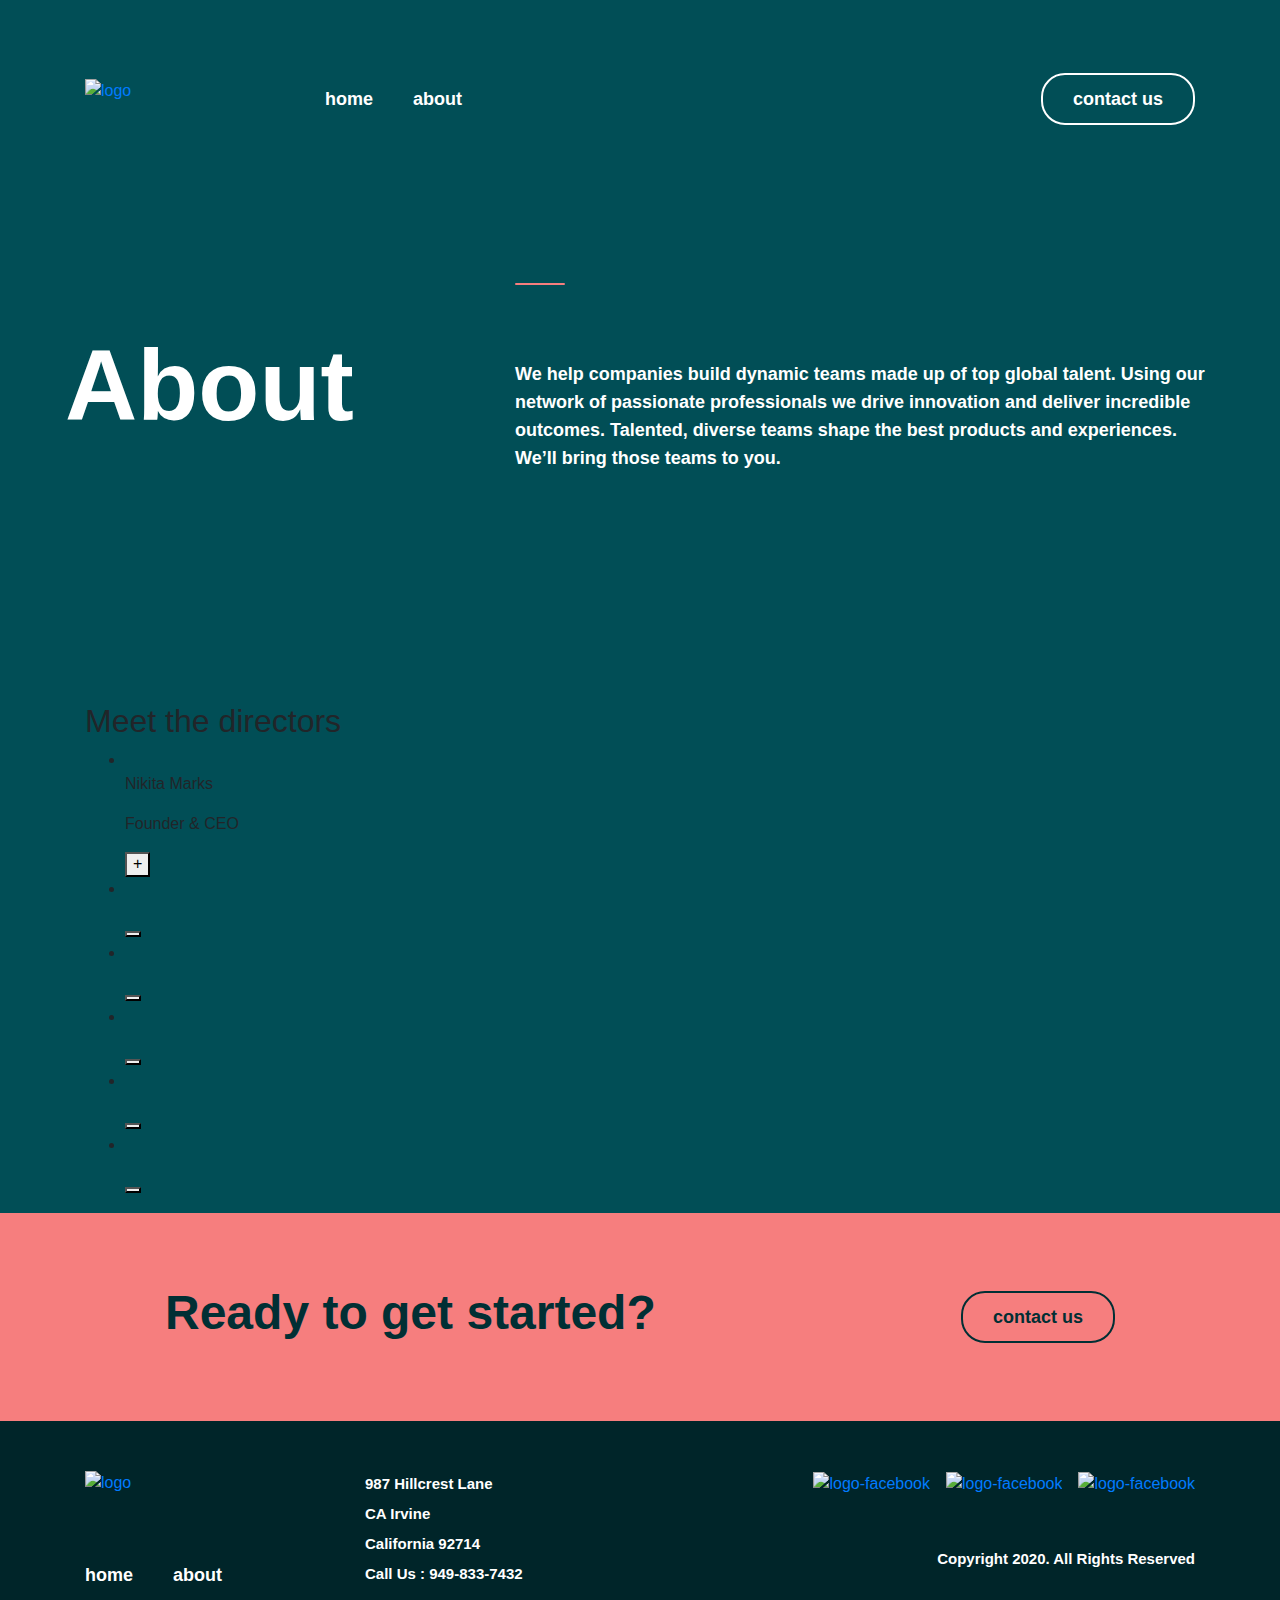
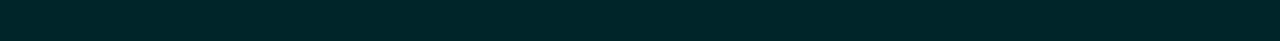
==== commit f68da95d: "WIP" ====
--- a/about.html
+++ b/about.html
@@ -4,12 +4,173 @@
 <head>
   <meta charset="UTF-8">
   <meta name="viewport" content="width=device-width, initial-scale=1.0">
-  <title>About</title>
+  <title></title>
+  <link href="https://fonts.googleapis.com/css2?family=Livvic:ital,wght@1,500&display=swap" rel="stylesheet">
+  <link rel="stylesheet" href="https://stackpath.bootstrapcdn.com/bootstrap/4.5.2/css/bootstrap.min.css"
+    integrity="sha384-JcKb8q3iqJ61gNV9KGb8thSsNjpSL0n8PARn9HuZOnIxN0hoP+VmmDGMN5t9UJ0Z" crossorigin="anonymous">
   <link rel="stylesheet" href="css/main.css">
 </head>
 
 <body>
 
+  <header class="siteheader">
+    <div class="container siteheader__wrapper">
+      <a class="logo" href="index.html">
+        <img class="logo__img" src="img/myteam.png" width="160" height="40" alt="logo">
+      </a>
+
+      <nav class="sitenav">
+        <ul class="sitenav-list">
+          <li class="sitenav-list__item hamburger-li">
+            <button type="button">
+              <img src="img/close.svg" alt="open">
+            </button>
+          </li>
+          <li class="sitenav-list__item">
+            <a href="index.html" class="sitenav-list__link">home</a>
+          </li>
+          <li class="sitenav-list__item">
+            <a href="about.html" class="sitenav-list__link">about</a>
+          </li>
+        </ul>
+        <a href="contacts.html" class="sitenav__btn btn--primary" type="button">contact us</a>
+      </nav>
+      <button class="hamburger" type="button">
+        <img src="img/hamburger.svg" alt="open">
+      </button>
+
+    </div>
+  </header>
+
+  <section class="section about-hero">
+    <div class="section__wrapper hero-wrapper">
+      <div class="container section__container hero-container">
+        <h1 class="section__heading">About</h1>
+        <p class="section__text hero-text">We help companies build dynamic teams made up of top global talent. Using our
+          network of passionate professionals we drive innovation and deliver incredible outcomes. Talented, diverse
+          teams shape the best products and experiences. We’ll bring those teams to you.</p>
+      </div>
+    </div>
+  </section>
+
+  <section class="directors">
+    <div class="container">
+      <h2 class="directors__heading">Meet the directors</h2>
+      <ul class="directors-list">
+        <li class="director">
+          <img src="https://picsum.photos/id/360/80" alt="">
+          <p>Nikita Marks</p>
+          <p>Founder & CEO</p>
+          <button>+</button>
+        </li>
+        <li class="director">
+          <img src="" alt="">
+          <p></p>
+          <p></p>
+          <button></button>
+        </li>
+        <li class="director">
+          <img src="" alt="">
+          <p></p>
+          <p></p>
+          <button></button>
+        </li>
+        <li class="director">
+          <img src="" alt="">
+          <p></p>
+          <p></p>
+          <button></button>
+        </li>
+        <li class="director">
+          <img src="" alt="">
+          <p></p>
+          <p></p>
+          <button></button>
+        </li>
+        <li class="director">
+          <img src="" alt="">
+          <p></p>
+          <p></p>
+          <button></button>
+        </li>
+      </ul>
+    </div>
+  </section>
+
+  <section class="action">
+    <div class="container action__container">
+      <h2>Ready to get started?</h2>
+      <button class="btn--primary btn--secondary" type="button">contact us</button>
+    </div>
+  </section>
+
+
+  <footer class="sitefooter">
+    <div class="container">
+      <div class="footer-responsive">
+        <div class="footer__left">
+          <a class="logo" href="index.html">
+            <img class="logo__img" src="img/myteam.png" width="160" height="40" alt="logo">
+          </a>
+
+          <ul class="sitenav-list">
+            <li class="sitenav-list__item">
+              <a href="index.html" class="sitenav-list__link">home</a>
+            </li>
+            <li class="sitenav-list__item">
+              <a href="about.html" class="sitenav-list__link">about</a>
+            </li>
+          </ul>
+        </div>
+        <div class="footer__middle">
+          <p>987 Hillcrest Lane</p>
+          <p>CA Irvine</p>
+          <p>California 92714</p>
+          <a href="tel:949-833-7432">Call Us : 949-833-7432</a>
+        </div>
+      </div>
+      <div class="footer__right">
+        <ul class="sns">
+          <li>
+            <a href="#"><img src="img/Path.png" alt="logo-facebook"></a>
+          </li>
+          <li>
+            <a href="#"><img src="img/Path-1.png" alt="logo-facebook"></a>
+          </li>
+          <li>
+            <a href="#"><img src="img/Path-2.png" alt="logo-facebook"></a>
+          </li>
+        </ul>
+        <p>Copyright 2020. All Rights Reserved</p>
+      </div>
+    </div>
+  </footer>
+
+  <!-- <button disabled class="btn--primary" type="button">contact us</button> -->
+  <!-- <a disabled class="btn--primary btn--secondary" href="#">contact us</a> -->
+
+
+  <script>
+    var elSiteHeader = document.querySelector('.sitenav');
+    var elSiteHeaderToggler = document.querySelector('.hamburger');
+    var elSiteHeaderRemover = document.querySelector('.hamburger-li');
+
+    elSiteHeaderToggler.addEventListener('click', function () {
+      elSiteHeader.classList.toggle('sitenav-open');
+
+      // elSiteHeaderToggler.classList.toggle('hamburger-open');
+    });
+
+    elSiteHeaderRemover.addEventListener('click', function () {
+      elSiteHeader.classList.toggle('sitenav-open');
+
+      // elSiteHeaderToggler.classList.toggle('hamburger-open');
+    });
+
+
+
+  </script>
+
 </body>
 
 </html>--- a/css/main.css
+++ b/css/main.css
@@ -412,7 +412,8 @@
   height: 100%;
   padding: 0;
   margin: 0;
-  font-family: "Public Sans", "Arial", sans-serif;
+  font-family: "Arial", sans-serif;
+  background-color: #014E56;
   font-size: 16px;
   line-height: 1.5;
 }
@@ -460,4 +461,1022 @@
   transition: all 0.3s ease;
   white-space: nowrap;
 }
+
+.sitenav__btn:hover {
+  text-decoration: none;
+}
+
+.btn--primary:hover {
+  background-color: #fff;
+  color: #014E56;
+  border-color: #014E56;
+}
+
+.btn--primary[disabled] {
+  color: rgba(255, 255, 255, 0.4);
+  border-color: rgba(255, 255, 255, 0.4);
+}
+
+.btn--secondary {
+  color: #014E56;
+  background-color: #fff;
+}
+
+.btn--secondary:hover {
+  background-color: #014E56;
+}
+
+.btn--secondary[disabled] {
+  color: #014E56;
+  background-color: rgba(255, 255, 255, 0.4);
+}
+
+.siteheader {
+  margin: 73px 0;
+}
+
+.siteheader__wrapper {
+  display: -webkit-box;
+  display: -ms-flexbox;
+  display: flex;
+  -webkit-box-align: center;
+      -ms-flex-align: center;
+          align-items: center;
+}
+
+.logo {
+  display: block;
+  text-decoration: none;
+  margin-right: 80px;
+}
+
+.logo__img {
+  display: block;
+}
+
+.sitenav {
+  display: -webkit-box;
+  display: -ms-flexbox;
+  display: flex;
+  -webkit-box-align: center;
+      -ms-flex-align: center;
+          align-items: center;
+  -ms-flex-negative: 1;
+      flex-shrink: 1;
+  width: 100%;
+}
+
+.hamburger {
+  display: block;
+  border: none;
+  background: none;
+  margin-left: auto;
+  padding: 10px;
+  margin-bottom: 10px;
+  display: none;
+}
+
+.hamburger img {
+  display: block;
+}
+
+.sitenav-list {
+  -ms-flex-negative: 1;
+      flex-shrink: 1;
+  width: 100%;
+  padding: 0;
+  margin: 0;
+  list-style-type: none;
+  display: -webkit-box;
+  display: -ms-flexbox;
+  display: flex;
+}
+
+.sitenav-list__item {
+  margin-right: 40px;
+}
+
+.sitenav-list__link {
+  display: block;
+  text-decoration: none;
+  font-weight: 600;
+  font-size: 18px;
+  line-height: 28px;
+  color: #FFFFFF;
+}
+
+.hamburger-li {
+  background: none;
+  border: none;
+  display: none;
+}
+
+@media only screen and (max-width: 555px) {
+  .sitenav {
+    display: none;
+  }
+  .sitenav-open .sitenav-list {
+    padding: 50px 0 50px 50px;
+    background-image: url("../img/mobile-header.png");
+    background-repeat: no-repeat;
+    background-position: bottom right;
+    background-attachment: fixed;
+    height: 100%;
+    max-width: 70%;
+    background-color: #2C6269;
+    margin-left: auto;
+  }
+  .hamburger-li {
+    display: block;
+    max-width: 40px;
+    margin-left: auto;
+  }
+  .hamburger-li button {
+    border: none;
+    background: none;
+    margin-right: -10px;
+  }
+  .sitenav-open .sitenav-list__item {
+    margin-bottom: 20px;
+  }
+  .sitenav-open .btn--primary {
+    position: absolute;
+    top: 45%;
+    left: 40%;
+  }
+  .hamburger {
+    display: block;
+  }
+  .sitenav-open {
+    display: block;
+    position: fixed;
+    width: 100%;
+    height: 100%;
+    -webkit-box-orient: vertical;
+    -webkit-box-direction: normal;
+        -ms-flex-direction: column;
+            flex-direction: column;
+    background-color: rgba(0, 0, 0, 0.5);
+    top: 0;
+    left: 0;
+    z-index: 50;
+  }
+  .sitenav-open .sitenav-list {
+    -webkit-box-orient: vertical;
+    -webkit-box-direction: normal;
+        -ms-flex-direction: column;
+            flex-direction: column;
+  }
+}
+
+.section__wrapper {
+  max-width: 1500px;
+  margin-right: auto;
+  margin-left: auto;
+  background-repeat: no-repeat;
+}
+
+.hero-wrapper {
+  background-image: url("../img/dark-circle.png"), url("../img/couple-circles.png");
+  background-position: -1.5% 35%, right 18% top 100%;
+}
+
+.section__container {
+  display: -webkit-box;
+  display: -ms-flexbox;
+  display: flex;
+}
+
+.hero-container {
+  padding: 70px 0 200px 0;
+  -webkit-box-align: center;
+      -ms-flex-align: center;
+          align-items: center;
+}
+
+.section__heading {
+  max-width: 620px;
+  font-size: 100px;
+  line-height: 100px;
+  font-weight: 700;
+  color: #FFFFFF;
+}
+
+.section__heading span {
+  color: #F67E7E;
+}
+
+.section__text {
+  font-weight: 600;
+  font-size: 18px;
+  line-height: 28px;
+  color: #FFFFFF;
+  max-width: 445px;
+}
+
+.hero-text::before {
+  content: "";
+  display: block;
+  width: 50px;
+  height: 2px;
+  background-color: #fff;
+  border-radius: 5px;
+  margin-bottom: 75px;
+}
+
+@media only screen and (max-width: 1336px) {
+  .section__wrapper {
+    background: none;
+    padding: 0 40px;
+    margin-left: auto;
+    margin-right: auto;
+  }
+}
+
+@media only screen and (max-width: 1078px) {
+  .section__heading {
+    font-size: 80px;
+    margin-right: 20px;
+  }
+}
+
+@media only screen and (max-width: 1034px) {
+  .section__heading {
+    font-size: 60px;
+  }
+}
+
+@media only screen and (max-width: 845px) {
+  .section-heading {
+    line-height: 60px;
+  }
+}
+
+@media only screen and (max-width: 777px) {
+  .siteheader {
+    margin: 50px 0;
+  }
+  .section {
+    background-image: url("../img/couple-circles.png");
+    background-repeat: no-repeat;
+    background-position: bottom center;
+  }
+  .section__container {
+    -webkit-box-orient: vertical;
+    -webkit-box-direction: normal;
+        -ms-flex-direction: column;
+            flex-direction: column;
+    text-align: center;
+  }
+  .section__heading {
+    line-height: 50px;
+    max-width: 300px;
+    margin-bottom: 0;
+  }
+  .section__text {
+    max-width: 510px;
+    font-size: 15px;
+    line-height: 28px;
+  }
+  .section__text::before {
+    display: none;
+  }
+}
+
+@media only screen and (max-width: 555px) {
+  .logo {
+    margin-right: 40px;
+  }
+}
+
+.feautures {
+  background-color: #012F34;
+  padding: 140px 0;
+}
+
+.feautures-heading {
+  font-size: 48px;
+  line-height: 48px;
+  max-width: 445px;
+}
+
+.feautures-heading::before {
+  content: "";
+  display: block;
+  width: 50px;
+  height: 2px;
+  background-color: #F67E7E;
+  border-radius: 5px;
+  margin-bottom: 75px;
+}
+
+.section__subheading {
+  font-size: 18px;
+  line-height: 28px;
+  font-weight: 700;
+  color: #F67E7E;
+}
+
+.section__list {
+  list-style-type: none;
+  padding: none;
+  margin: none;
+  margin-top: 90px;
+}
+
+.section__item {
+  margin-bottom: 32px;
+  display: -webkit-box;
+  display: -ms-flexbox;
+  display: flex;
+}
+
+.section__item::before {
+  content: "";
+  display: inline-block;
+  width: 72px;
+  height: 72px;
+  margin-top: 10px;
+  margin-right: 20px;
+}
+
+.section__item:nth-child(1)::before {
+  background-image: url("../img/experience.png");
+}
+
+.section__item:nth-child(2)::before {
+  background-image: url("../img/tool.png");
+}
+
+.section__item:nth-child(3)::before {
+  background-image: url("../img/productivity.png");
+}
+
+.feautures-container {
+  -webkit-box-pack: justify;
+      -ms-flex-pack: justify;
+          justify-content: space-between;
+}
+
+.feauture--bg {
+  background-image: url("../img/second.png");
+  background-position: right bottom;
+  background-repeat: no-repeat;
+}
+
+@media only screen and (max-width: 1135px) {
+  .feautures-container {
+    -webkit-box-orient: vertical;
+    -webkit-box-direction: normal;
+        -ms-flex-direction: column;
+            flex-direction: column;
+  }
+  .feautures-heading {
+    max-width: 80%;
+    text-align: left;
+  }
+  .section__item {
+    max-width: 100%;
+  }
+  .item-wrapper {
+    width: 100%;
+    text-align: left;
+  }
+  .feautures-container .section__text {
+    max-width: 70%;
+  }
+  .feautures-container .section__list {
+    margin-left: 0;
+    padding-left: 0;
+  }
+  .feautures-container .section__item::before {
+    background-size: contain;
+    background-repeat: no-repeat;
+  }
+}
+
+@media only screen and (max-width: 780px) {
+  .feautures-heading {
+    max-width: 80%;
+    text-align: left;
+    font-size: 40px;
+  }
+  .feauture--bg {
+    background-position: right top;
+    background-repeat: no-repeat;
+  }
+}
+
+@media only screen and (max-width: 780px) {
+  .feautures-container .section__text {
+    max-width: 100%;
+  }
+  .feautures-container .section__item {
+    -webkit-box-orient: vertical;
+    -webkit-box-direction: normal;
+        -ms-flex-direction: column;
+            flex-direction: column;
+  }
+  .feautures-container .section__item::before {
+    margin-left: auto;
+    margin-right: auto;
+  }
+  .item-wrapper {
+    text-align: center;
+  }
+}
+
+.comments {
+  background-color: #004047;
+  background-image: url("../img/comment1.png"), url("../img/comment2.png");
+  background-repeat: no-repeat;
+  background-position: left top, right bottom;
+}
+
+.comments-heading {
+  font-size: 48px;
+  line-height: 48px;
+  text-align: center;
+  max-width: 950px;
+  margin-left: auto;
+  margin-right: auto;
+}
+
+.comments-heading span {
+  color: #79C8C7;
+}
+
+.comments-list {
+  display: -webkit-box;
+  display: -ms-flexbox;
+  display: flex;
+}
+
+.comments-item {
+  display: block;
+  max-width: 350px;
+}
+
+.comments-item:not(:last-child) {
+  margin-right: 20px;
+}
+
+.comments-list .section__item::before {
+  width: 67px;
+  height: 56px;
+  background-image: url("../img/quote.png");
+  margin-left: 40%;
+  margin-bottom: -30px;
+}
+
+.comments-list .section__item::after {
+  width: 62px;
+  height: 62px;
+  content: "";
+  display: block;
+  margin-left: auto;
+  margin-right: auto;
+  background-repeat: no-repeat;
+  background-size: contain;
+  margin-top: 30px;
+}
+
+.comments-list .section__item:nth-child(1)::after {
+  background-image: url("../img/kedy.png");
+}
+
+.comments-list .section__item:nth-child(2)::after {
+  background-image: url("../img/ayesha.png");
+}
+
+.comments-list .section__item:nth-child(3)::after {
+  background-image: url("../img/arthur.png");
+}
+
+.comments-list blockquote {
+  margin: 0;
+  padding: 0;
+  text-align: center;
+  max-width: 350px;
+}
+
+.comments .section__subheading {
+  color: #79C8C7;
+  text-align: center;
+  margin-bottom: 0px;
+}
+
+.status {
+  text-align: center;
+  font-style: italic;
+  font-weight: 500;
+  font-size: 13px;
+  line-height: 18px;
+  color: #FFFFFF;
+  font-family: 'Livvic', sans-serif;
+  margin-top: 0;
+}
+
+@media only screen and (max-width: 1000px) {
+  .comments-list {
+    -webkit-box-orient: vertical;
+    -webkit-box-direction: normal;
+        -ms-flex-direction: column;
+            flex-direction: column;
+    padding: 0;
+    margin: 0;
+    list-style-type: none;
+  }
+  .comments-heading {
+    font-size: 40px;
+    line-height: 40px;
+    margin-bottom: 20px;
+  }
+  .comments-item {
+    max-width: 100%;
+  }
+  .comments-item .item-wrapper {
+    max-width: 100%;
+  }
+  .comments-item blockquote {
+    max-width: 100%;
+  }
+}
+
+@media only screen and (max-width: 700px) {
+  .comments-heading {
+    font-size: 32px;
+    line-height: 32px;
+  }
+}
+
+.action {
+  padding: 76px 0;
+  background-color: #F67E7E;
+  background-image: url("../img/action-bg.png");
+  background-repeat: no-repeat;
+  background-position: left bottom;
+}
+
+.action__container {
+  padding: 0 100px;
+  display: -webkit-box;
+  display: -ms-flexbox;
+  display: flex;
+  -webkit-box-align: center;
+      -ms-flex-align: center;
+          align-items: center;
+  -webkit-box-pack: justify;
+      -ms-flex-pack: justify;
+          justify-content: space-between;
+}
+
+.action h2 {
+  font-size: 48px;
+  line-height: 48px;
+  font-weight: 700;
+  color: #012F34;
+}
+
+.action button {
+  border: 2px solid #012F34;
+  background-color: transparent;
+  color: #012F34;
+}
+
+.action button:hover {
+  color: #F67E7E;
+}
+
+@media only screen and (max-width: 950px) {
+  .action h2 {
+    font-size: 40px;
+    line-height: 40px;
+  }
+}
+
+@media only screen and (max-width: 800px) {
+  .action h2 {
+    font-size: 32px;
+    line-height: 32px;
+  }
+}
+
+@media only screen and (max-width: 580px) {
+  .action__container {
+    -webkit-box-orient: vertical;
+    -webkit-box-direction: normal;
+        -ms-flex-direction: column;
+            flex-direction: column;
+  }
+  .action h2 {
+    font-size: 28px;
+    white-space: nowrap;
+  }
+}
+
+@media only screen and (max-width: 400px) {
+  .action h2 {
+    font-size: 24px;
+  }
+}
+
+.sitefooter {
+  padding: 50px 0;
+  background-color: #002529;
+}
+
+.sitefooter .container {
+  display: -webkit-box;
+  display: -ms-flexbox;
+  display: flex;
+  -webkit-box-align: start;
+      -ms-flex-align: start;
+          align-items: start;
+}
+
+.footer__left .logo {
+  margin-bottom: 50px;
+}
+
+.footer__middle {
+  margin-left: 40px;
+}
+
+.footer-responsive {
+  display: -webkit-box;
+  display: -ms-flexbox;
+  display: flex;
+}
+
+.footer__middle p, .footer__middle a {
+  padding: 0;
+  margin: 0;
+  margin-bottom: 5px;
+  font-weight: 600;
+  font-size: 15px;
+  line-height: 25px;
+  color: #FFFFFF;
+  text-decoration: none;
+  display: block;
+}
+
+.footer__right {
+  display: -webkit-box;
+  display: -ms-flexbox;
+  display: flex;
+  -webkit-box-orient: vertical;
+  -webkit-box-direction: normal;
+      -ms-flex-direction: column;
+          flex-direction: column;
+  margin-left: auto;
+}
+
+.sns {
+  display: -webkit-box;
+  display: -ms-flexbox;
+  display: flex;
+  padding: 0;
+  margin: 0;
+  list-style-type: none;
+  margin-left: auto;
+  margin-bottom: 50px;
+}
+
+.sns li:not(:first-child) {
+  margin-left: 16px;
+}
+
+.footer__right p {
+  font-weight: 600;
+  font-size: 15px;
+  line-height: 25px;
+  text-align: right;
+  color: #FFFFFF;
+}
+
+@media only screen and (max-width: 770px) {
+  .sitefooter .container {
+    -webkit-box-orient: vertical;
+    -webkit-box-direction: normal;
+        -ms-flex-direction: column;
+            flex-direction: column;
+  }
+  .footer-responsive {
+    -webkit-box-flex: 1;
+        -ms-flex-positive: 1;
+            flex-grow: 1;
+    width: 100%;
+    -webkit-box-pack: justify;
+        -ms-flex-pack: justify;
+            justify-content: space-between;
+  }
+  .footer__right {
+    display: -webkit-box;
+    display: -ms-flexbox;
+    display: flex;
+    -webkit-box-flex: 1;
+        -ms-flex-positive: 1;
+            flex-grow: 1;
+    width: 100%;
+    -webkit-box-orient: horizontal;
+    -webkit-box-direction: normal;
+        -ms-flex-direction: row;
+            flex-direction: row;
+    margin-left: 0;
+    -webkit-box-align: center;
+        -ms-flex-align: center;
+            align-items: center;
+    -webkit-box-pack: justify;
+        -ms-flex-pack: justify;
+            justify-content: space-between;
+    margin-top: 30px;
+  }
+  .sns {
+    margin: 0;
+  }
+}
+
+@media only screen and (max-width: 510px) {
+  .sitefooter .container {
+    -webkit-box-orient: vertical;
+    -webkit-box-direction: normal;
+        -ms-flex-direction: column;
+            flex-direction: column;
+  }
+  .footer-responsive {
+    -webkit-box-orient: vertical;
+    -webkit-box-direction: normal;
+        -ms-flex-direction: column;
+            flex-direction: column;
+  }
+  .footer__left {
+    text-align: center;
+    margin-left: auto;
+    margin-right: auto;
+  }
+  .footer__middle {
+    margin-left: auto;
+    margin-right: auto;
+    text-align: center;
+    margin-top: 30px;
+  }
+  .sitenav-list li:last-child {
+    margin-right: 0;
+    margin-left: 15px;
+  }
+  .logo {
+    margin-right: 0;
+  }
+  .footer__right {
+    -webkit-box-orient: vertical;
+    -webkit-box-direction: normal;
+        -ms-flex-direction: column;
+            flex-direction: column;
+  }
+}
+
+.about-hero p::before {
+  background-color: #F67E7E;
+}
+
+.about-hero .section__text {
+  margin-left: auto;
+  max-width: 700px;
+}
+
+.about-hero .section__wrapper {
+  background-image: url("../img/mobile-header.png");
+  background-repeat: no-repeat;
+  background-position: right bottom;
+}
+
+.about-hero .hero-container {
+  display: -webkit-box;
+  display: -ms-flexbox;
+  display: flex;
+  -webkit-box-flex: 1;
+      -ms-flex-positive: 1;
+          flex-grow: 1;
+}
+
+.form-section {
+  padding: 0px 0 110px 0;
+}
+
+.form-section .container {
+  display: -webkit-box;
+  display: -ms-flexbox;
+  display: flex;
+  -webkit-box-align: center;
+      -ms-flex-align: center;
+          align-items: center;
+  -webkit-box-pack: justify;
+      -ms-flex-pack: justify;
+          justify-content: space-between;
+}
+
+.form-section__right {
+  width: 540px;
+}
+
+.contacts-form input:not(:last-child), textarea {
+  display: block;
+  width: 100%;
+  background-color: transparent;
+  border: none;
+  border-bottom: 2px solid #fff;
+  padding: 10px 20px 20px 20px;
+  cursor: pointer;
+  color: #fff;
+  font-weight: 600;
+  margin: 15px 0;
+  outline: none;
+}
+
+.contacts-form input:not(:last-child):invalid:not(:placeholder-shown) {
+  border-bottom-color: red;
+  color: red;
+}
+
+.input-validation-error {
+  color: black;
+}
+
+.form-section__left h1 {
+  font-size: 64px;
+  line-height: 100px;
+  font-weight: 600;
+  color: #FFFFFF;
+  margin-bottom: 0;
+}
+
+.form-section__left h2 {
+  font-size: 32px;
+  line-height: 48px;
+  font-weight: 600;
+  color: #F67E7E;
+  margin-bottom: 0;
+}
+
+.form-section__left ul, ol {
+  list-style-type: none;
+  display: block;
+  margin: 0;
+  padding: 0;
+}
+
+.form-section__left ul li {
+  margin-top: 30px;
+}
+
+.form-section__left img::before {
+  display: inline-block;
+  content: "";
+  border-radius: red;
+}
+
+.feauture-list__item {
+  display: -webkit-box;
+  display: -ms-flexbox;
+  display: flex;
+}
+
+.feauture-list__item::before {
+  content: "";
+  width: 72px;
+  height: 72px;
+  display: inline-block;
+  margin-right: 25px;
+}
+
+.feauture-list__item:nth-child(1)::before {
+  background-image: url("../img/experience.png");
+}
+
+.feauture-list__item:nth-child(2)::before {
+  background-image: url("../img/tool.png");
+}
+
+.feauture-list__item:nth-child(3)::before {
+  background-image: url("../img/productivity.png");
+}
+
+input:focus:invalid:placeholder-shown {
+  border-bottom-color: red;
+}
+
+textarea:focus:invalid:placeholder-shown {
+  border-bottom-color: red;
+}
+
+textarea:focus:invalid:placeholder-shown::-webkit-input-placeholder {
+  color: red;
+}
+
+textarea:focus:invalid:placeholder-shown:-ms-input-placeholder {
+  color: red;
+}
+
+textarea:focus:invalid:placeholder-shown::-ms-input-placeholder {
+  color: red;
+}
+
+textarea:focus:invalid:placeholder-shown::placeholder {
+  color: red;
+}
+
+input:focus:invalid:placeholder-shown::-webkit-input-placeholder {
+  color: red;
+}
+
+input:focus:invalid:placeholder-shown:-ms-input-placeholder {
+  color: red;
+}
+
+input:focus:invalid:placeholder-shown::-ms-input-placeholder {
+  color: red;
+}
+
+input:focus:invalid:placeholder-shown::placeholder {
+  color: red;
+}
+
+label {
+  display: block;
+  font-style: italic;
+  font-weight: 500;
+  color: transparent;
+}
+
+input:active + label {
+  color: red;
+}
+
+span {
+  opacity: 0;
+}
+
+input:focus:invalid:placeholder-shown + span {
+  opacity: 1;
+  font-style: italic;
+  font-weight: 600;
+  color: red;
+}
+
+.form-section__left p {
+  font-size: 18px;
+  line-height: 28px;
+  font-weight: 600;
+  color: #FFFFFF;
+}
+
+.contacts-form input:not(:last-child):valid, textarea:valid {
+  border-bottom-color: turquoise;
+}
+
+.contacts-form input::-webkit-input-placeholder, textarea::-webkit-input-placeholder {
+  color: #fff;
+  opacity: 0.7;
+  font-weight: 600;
+}
+
+.contacts-form input:-ms-input-placeholder, textarea:-ms-input-placeholder {
+  color: #fff;
+  opacity: 0.7;
+  font-weight: 600;
+}
+
+.contacts-form input::-ms-input-placeholder, textarea::-ms-input-placeholder {
+  color: #fff;
+  opacity: 0.7;
+  font-weight: 600;
+}
+
+.contacts-form input::placeholder, textarea::placeholder {
+  color: #fff;
+  opacity: 0.7;
+  font-weight: 600;
+}
+
+.contacts-form input::-webkit-input-placeholder:hover {
+  border-bottom-color: 1px solid #79C8C7;
+}
+
+.contacts-form input:-ms-input-placeholder:hover {
+  border-bottom-color: 1px solid #79C8C7;
+}
+
+.contacts-form input::-ms-input-placeholder:hover {
+  border-bottom-color: 1px solid #79C8C7;
+}
+
+.contacts-form input::placeholder:hover {
+  border-bottom-color: 1px solid #79C8C7;
+}
+
+.contacts-form .btn--primary {
+  background-color: #fff;
+  margin-top: 20px;
+}
 /*# sourceMappingURL=main.css.map */